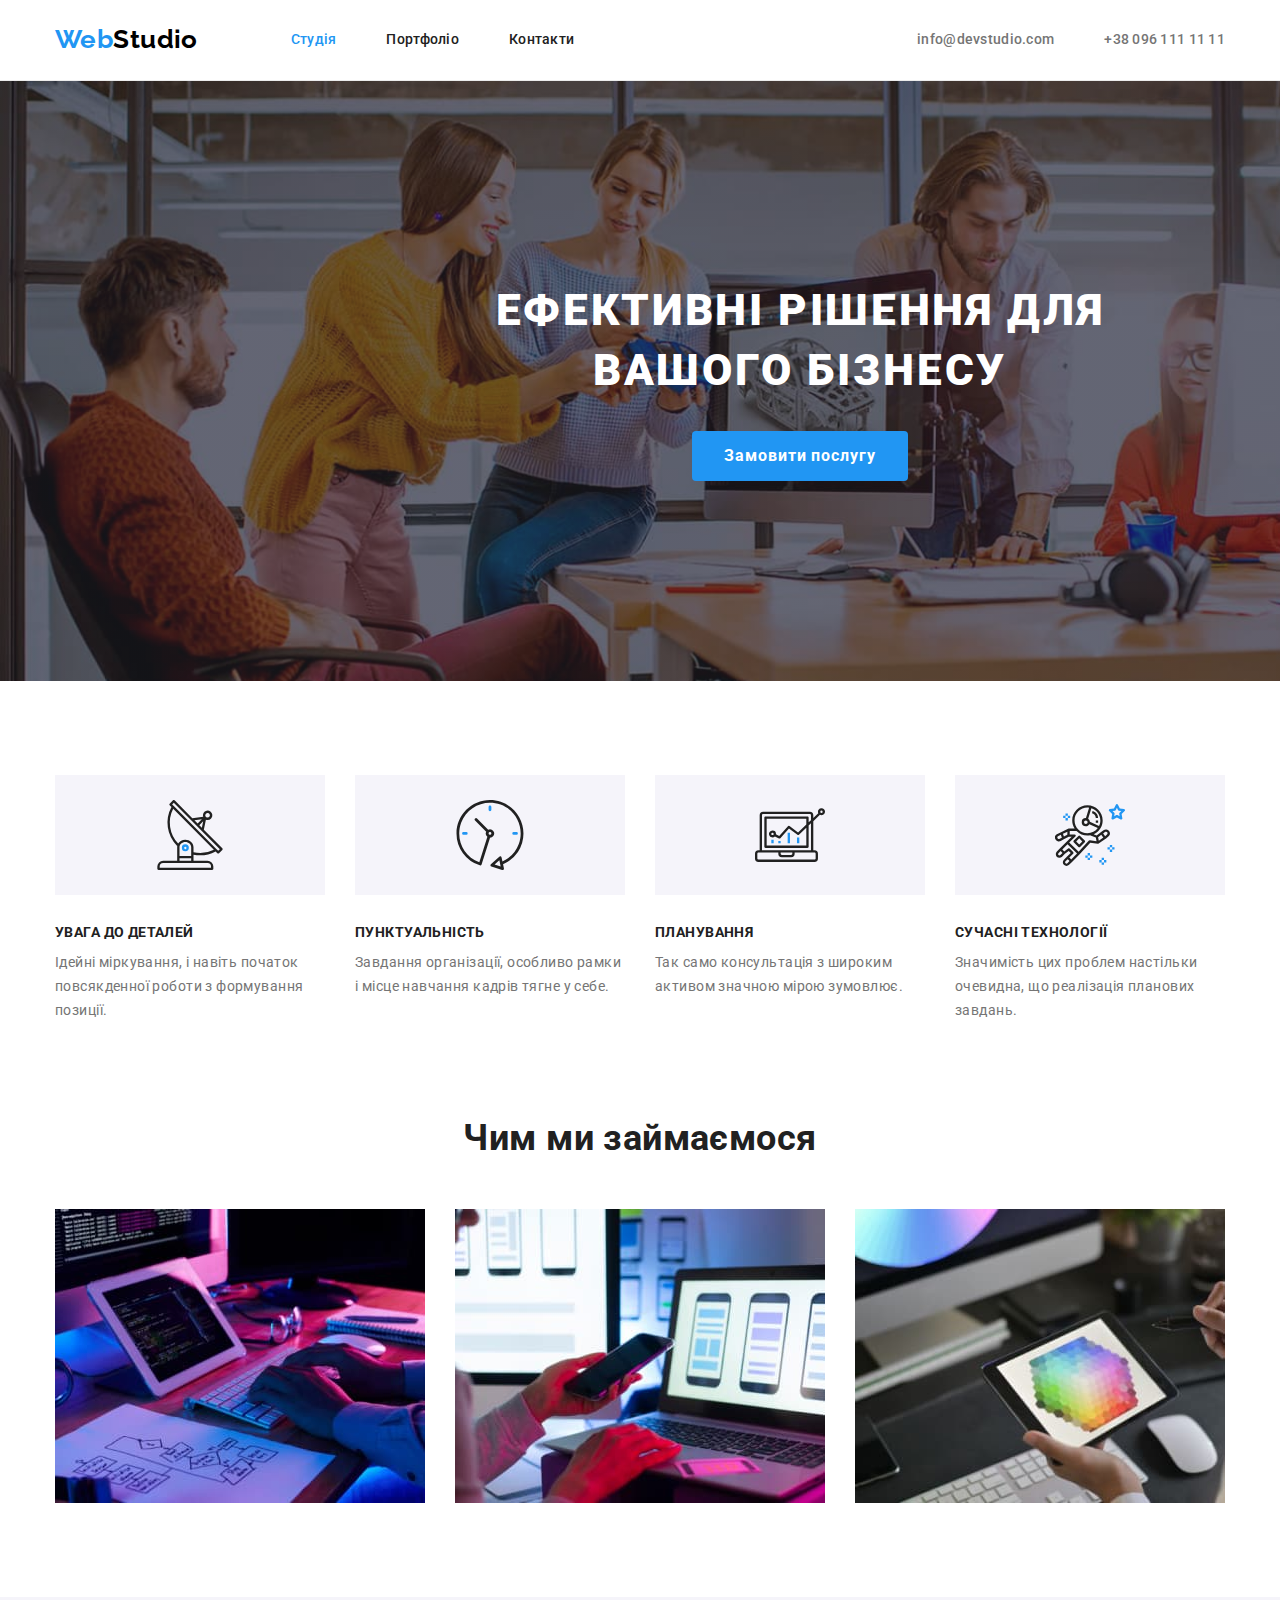
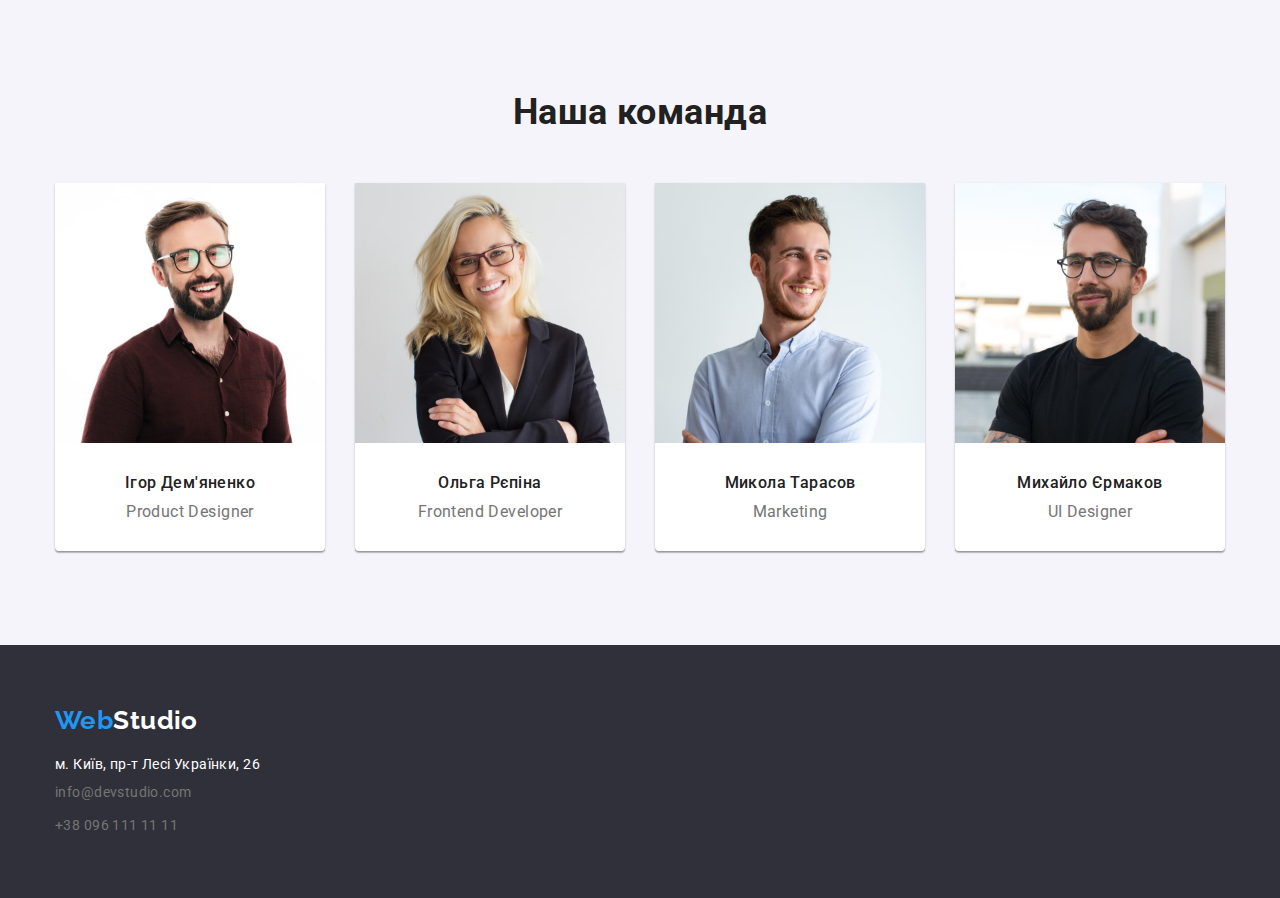
==== index.html @ 80e84106 "copying the project, adding background and shadows" ====
<!DOCTYPE html>
<html lang="uk">
<head>
    <meta charset="UTF-8">
    <meta http-equiv="X-UA-Compatible" content="IE=edge">
    <meta name="viewport" content="width=device-width, initial-scale=1.0">
    <title>WebStudio</title>
    <link rel="preconnect" href="https://fonts.googleapis.com">
    <link rel="preconnect" href="https://fonts.gstatic.com" crossorigin>
    <link href="https://fonts.googleapis.com/css2?family=Raleway:wght@700&family=Roboto:wght@400;500;700;900&display=swap"
        rel="stylesheet">
    <link rel="stylesheet" href="https://cdn.jsdelivr.net/npm/modern-normalize@1.1.0/modern-normalize.min.css">
    <link rel="stylesheet" href="./css/styles.css">
</head>
<body>
<!--Шапка сайту-->
    <header class="page-header">
        <div class="container header-container">
        <nav class="site-nav">
        <a href="./index.html" class="logo link">Web<span class="title">Studio</span></a>
        <ul class="navigation-website list">
            <li><a href="./index.html" class="current link">Студія</a></li>
            <li><a href="./portfolio.html" class="link">Портфоліо</a></li>
            <li><a href="./index.html" class="link">Контакти</a></li>
        </ul>
        </nav >
        <ul class="contact list">
            <li><a href="mailto:info@devstudio.com" class="link">info@devstudio.com</a></li>
            <li><a href="tel:+380961111111" class="link">+38 096 111 11 11</a></li>
        </ul>
        </div>
    </header>

    <main>
<!--Герой-->
    <section class="hero">
        <div class="container hero-container">
        <h1 class="hero-title">Ефективні рішення для вашого бізнесу</h1>
        <button type="button" class="button button-hero">Замовити послугу</button>
        </div>
    </section>
<!--Наші переваги-->
    <section class="benefits section">
        <div class="container">
            <h2 class="hidden-title">Наші переваги</h2>
            <ul class="benefits list benefits-container">
                <li>
                    <h3 class="title icon-antenna">Увага до деталей</h3>
                    <p class="text">Ідейні міркування, і навіть початок повсякденної роботи з формування позиції.</p>
                </li>
                <li>
                    <h3 class="title icon-cloc">Пунктуальність</h3>
                    <p class="text">Завдання організації, особливо рамки і місце навчання кадрів тягне у себе.</p>
                </li>
                <li>
                    <h3 class="title icon-diagram ">Планування</h3>
                    <p class="text">Так само консультація з широким активом значною мірою зумовлює.</p>
                </li>
                <li>
                    <h3 class="title icon-astronaut">Сучасні технології</h3>
                    <p class="text">Значимість цих проблем настільки очевидна, що реалізація планових завдань.</p>
                </li>
            </ul>
        </div>
        
    </section>
<!--Чим займаємося-->
    <section class="work section">
        <div class="container">
            <h2 class="section-title">Чим ми займаємося</h2>
            <ul class="list work-container">
                <li>
                    <img src="./images/work1.jpg" alt="набор тексту" width="370" height="294">
                </li>
                <li>
                    <img src="./images/work2.jpg" alt="мобільні додатки" width="370" height="294">
                </li>
                <li>
                    <img src="./images/work3.jpg" alt="підбір кольорів" width="370" height="294">
                </li>
            </ul>
        </div>
        
    </section>
<!--Наша команда-->
    <section class="team section">
        <div class="container">
            <h2 class="section-title ">Наша команда</h2>
            <ul class="list team-container">
                <li class="member">
                    <img src="./images/igor.jpg" alt="Ігор Дем'яненко" width="270" height="260" class="team-card">
                    <div class="team-card-text"><h3 class="name">Ігор Дем'яненко</h3>
                    <p lang="en" class="text">Product Designer</p>
                </div>
                </li>
                <li class="member">
                    <img src="./images/olga.jpg" alt="Ольга Рєпіна" width="270" height="260" class="team-card">
                    <div class="team-card-text"><h3 class="name">Ольга Рєпіна</h3>
                    <p lang="en" class="text">Frontend Developer</p>
                </div>
                </li>
                <li class="member">
                    <img src="./images/mikola.jpg" alt="Микола Тарасов" width="270" height="260" class="team-card">
                    <div class="team-card-text"><h3 class="name">Микола Тарасов</h3>
                    <p lang="en" class="text">Marketing</p>
                </div>
                </li>
                <li class="member">
                    <img src="./images/mihail.jpg" alt="Михайло Єрмаков" width="270" height="260" class="team-card">
                    <div class="team-card-text"><h3 class="name">Михайло Єрмаков</h3>
                    <p lang="en" class="text">UI Designer</p>
                </div>
                </li>
            </ul>
        </div>
    </section>
    </main>
    
<!--Контакти-->
<footer class="addres-site">
    <div class="container">
        <a href="./index.html" class="logo link">Web<span class="title-f">Studio</span></a>
        <address>
            <ul class="list">
                <li class="contact-footer">
                    <a href="https://goo.gl/maps/huV2Abc8w93VLeY37" class="map link" target="_blank"
                        rel="noreferer noopener nofollow">
                        м. Київ, пр-т Лесі Українки, 26</a>
                </li>
                <li class="auth contact-footer">
                    <a href="mailto:info@devstudio.com" class="link">info@devstudio.com</a>

                </li>
                <li class="auth contact-footer">
                    <a href="tel:+380961111111" class="link">+38 096 111 11 11</a>
                </li>
            </ul>
        </address>
    </div>
</footer>
    
</body>
</html>
---- css/styles.css ----
:root{
  --title-color:#212121;
  --text-color:#757575;
  --chenj-color:#2196F3;
  --mane-color:#FFFFFF;
  --section-bg-color:#F5F5F5;
  --footer-bg-color:#2F303A;
  --section-bg-color:#F5F4FA;
  --card-bg-color:#EEEEEE;
  --blac-color:#000000;
  --hero-color: #C4C4C4;
  --icon-color-fon: #F5F4FA;
}

.list{
    list-style: none;
    padding-left: 0;
    margin: 0;
}

img{
    display: block;
    max-width: 100%;
    height: auto;
}

.link{
    text-decoration: none;
}

h1,h2,h3,h4,p{
    margin: 0;
}

 ul,ol{
    margin-top: 0;
    margin-bottom: 0;
    padding-left: 0;
 }

button{
    cursor: pointer;
 }

body{
    background-color: var(--mane-color);
    color: var(--text-color);
    font-family: Roboto, sans-serif;
    letter-spacing: 0.03em;
    font-size: 14px;
}

.container {
    width: 1200px;
    padding-left: 15px;
    padding-right: 15px;
    margin-right: auto;
    margin-left: auto;
}

.section{
    padding-top: 94px;
    padding-bottom: 94px;
}

/* ============= Шапка сайту ============= */

.page-header{
    padding-top: 24px;
    padding-bottom: 25px;
    border-bottom: 1px solid #ececec;
    text-align: center;
}

.header-container{
    display: flex;
    align-items: center;
}

.site-nav{
    display: flex;
    align-items: center;
}

.navigation-website {
    display: flex;
    column-gap: 50px;
}

.logo{
    margin-right: 93px;
    color: var(--chenj-color);
    font-family: 'Raleway';
    font-weight: 700;
    font-size: 26px;
    line-height: 1.19;
}

.logo .title{
    color: var(--blac-color);
}

.logo .title-f{
    color: var(--mane-color);
}

.navigation-website a{
    color: var(--title-color); 
    padding-top: 32px;
    padding-bottom: 32px;
    
} 

.contact a{
    color: var(--text-color);
}

.contact{
    display: flex;
    margin-left: auto;
    column-gap: 50px;
}

.navigation-website a:hover,
.navigation-website a:focus,
.contact a:hover,
.contact a:focus{
    color: var(--chenj-color);
}

.navigation-website a,
.contact{
    font-weight: 500;
    line-height: 1.71;
    letter-spacing: 0.02em
}

.navigation-website .current{
    color: var(--chenj-color);
}

/* ===== Герой ===== */

.hero{
    background-color: var(--hero-color);
    padding-top: 200px;
    padding-bottom: 200px;

    width: 1600px;
    height: 600px;
    margin-left: auto;
    margin-right: auto;
    background-image:linear-gradient(rgba(47, 48, 58, 0.4), rgba(47, 48, 58, 0.4)), 
    url(../images/hero.jpg);
    background-size: cover;
}

.hero-container{
    text-align: center;
}

.hero-title{
    color: var(--mane-color);
    width: 694px;
    margin-bottom: 30px;
    margin-left: auto;
    margin-right: auto;
       
    font-weight: 900;
    font-size: 44px;
    line-height: 1.36;
    text-align: center;
    letter-spacing: 0.06em;
    text-transform: uppercase;
}

.button-hero{
    display: block;
}

.button{
    color: var(--mane-color);
    background-color: var(--chenj-color);
    border: none;
    border-radius: 4px;
    font-family: Roboto, sans-serif;
    font-weight: 700;
    font-size: 16px;
    line-height: 1.88;
    display: inline-block;
    align-items: center;
    text-align: center;
    letter-spacing: 0.06em;
    margin: auto;
    cursor: pointer;
}

.button-hero{
    min-width: 216px;
    padding: 10px 32px;
}

/* ============= Секції ============ */

/* ===== Наші переваги ===== */

.benefits-container{
    display: flex;
    flex-wrap: wrap;
    column-gap: 30px;
}

.hidden-title{
    position: absolute;
    white-space: nowrap;
    width: 1px;
    height: 1px;
    overflow: hidden;
    border: 0;
    padding: 0;
    clip: rect(0 0 0 0);
    clip-path: inset(50%);
    margin: -1px;
}

.benefits li{
    width: 270px;
}

.benefits .title{
    color: var(--title-color);
    margin-bottom: 10px;

    font-weight: 700;
    font-size: 14px;
    line-height: 1.14;
    text-transform: uppercase;
}

.benefits .text{
    font-weight: 400;
    line-height: 1.71;
}

.benefits .title::before{
    content: '';
    display: block;
    height: 120px; 
    background-repeat: no-repeat;
    background-position: center;
    background-color: var(--icon-color-fon);
    margin-bottom: 30px;
}

.icon-antenna::before{
    background-image: url(../images/antenna.svg);
}

.icon-cloc::before{
    background-image: url(../images/clock.svg);
}

.icon-diagram::before{
    background-image: url(../images/diagram.svg);
}

.icon-astronaut::before{
    background-image: url(../images/astronaut.svg);
}





/* ===== Чим ми займаємся =====  */

.work{
    padding-top: 0;  
}

.work-container {
    display: flex;
    flex-wrap: wrap;
    column-gap: 30px;
}

.section-title{
    color: var(--title-color);

    font-weight: 700;
    font-size: 36px;
    line-height: 1.17;
    text-align: center;
}

/* ===== Наша команда ===== */

.team{
    background-color: var(--section-bg-color);
}

.team-container{
    display: flex;
    flex-wrap: wrap;
    column-gap: 30px;
}

.team-card-text{
    padding: 30px 0px;
    text-align: center;
}

.section-title{
    margin-bottom: 50px;
}

.team .name{
    color: var(--title-color);
    margin-bottom: 10px;

    font-weight: 500;
    font-size: 16px;
    line-height: 1.19;
    text-align: center;
}

.team .text{
    font-size: 16px;
    line-height: 1.19;
    text-align: center;
}

.member{
    background-color: var(--mane-color);
    box-shadow: 0px 1px 3px rgba(0, 0, 0, 0.12), 0px 1px 1px rgba(0, 0, 0, 0.14), 0px 2px 1px rgba(0, 0, 0, 0.2);
    border-radius: 0px 0px 4px 4px;
}

/* ============= Контакти ============= */

.auth{
    color: rgba(255,255,255,60%);

    font-weight: 400;
    line-height: 1.71;
    letter-spacing: 0.03em;
}

address{
    margin-top: 20px;
}

.contact-footer:not(:last-child){
    margin-bottom: 9px;
}

.contact-footer a:hover,
.contact-footer a:focus{
    color: var(--chenj-color);
}

.contact-footer .link{
    color: var(--text-color);
}

.contact-footer .map{
    color: var(--mane-color);
}

address {
    font-style: normal;
}

.addres-site{
    background-color: var(--footer-bg-color);
    padding-top: 60px;
    padding-bottom: 60px;
    }

 /* ===== Опції портфоліо ===== */

 .project{
    padding-top: 94px;
    padding-bottom: 94px;
 }

 .option-container{
    display: flex;
    flex-wrap: wrap;
    column-gap: 8px;
    justify-content: center;
    margin-bottom: 50px;
 }

 .project-container{
    display: flex;
    flex-wrap: wrap;
    column-gap: 30px;
    row-gap: 30px;
 }

.option.button{
    color: var(--title-color);
    background-color: var(--section-bg-color);
    padding: 6px 22px;

    font-family: inherit;
    font-weight: 500;
    font-size: 16px;
    line-height: 1.62;
    letter-spacing: 0.03em;
}

.option.button:hover,
.option.button:focus{
    color: var(--mane-color);
    background-color: var(--chenj-color);

    box-shadow: 0px 3px 1px rgba(0, 0, 0, 0.1), 0px 1px 2px rgba(0, 0, 0, 0.08), 0px 2px 2px rgba(0, 0, 0, 0.12);

}

/* ===== Проекти портфоліо ===== */

.card .title{
    color: var(--title-color);

    font-weight: 700;
    font-size: 18px;
    line-height: 2;
    letter-spacing: 0.06em;
    margin-bottom: 4px;
}

.card .text{
    color: var(--text-color);

    font-weight: 400;
    font-size: 16px;
    line-height: 1.88;
}

.card-text{
    padding: 20px 24px;
    border: 1px solid var(--card-bg-color);
    border-top: none;
}

.card:hover,
.card:focus{
    box-shadow: 0px 1px 1px rgba(0, 0, 0, 0.12), 0px 4px 4px rgba(0, 0, 0, 0.06), 1px 4px 6px rgba(0, 0, 0, 0.16);

}
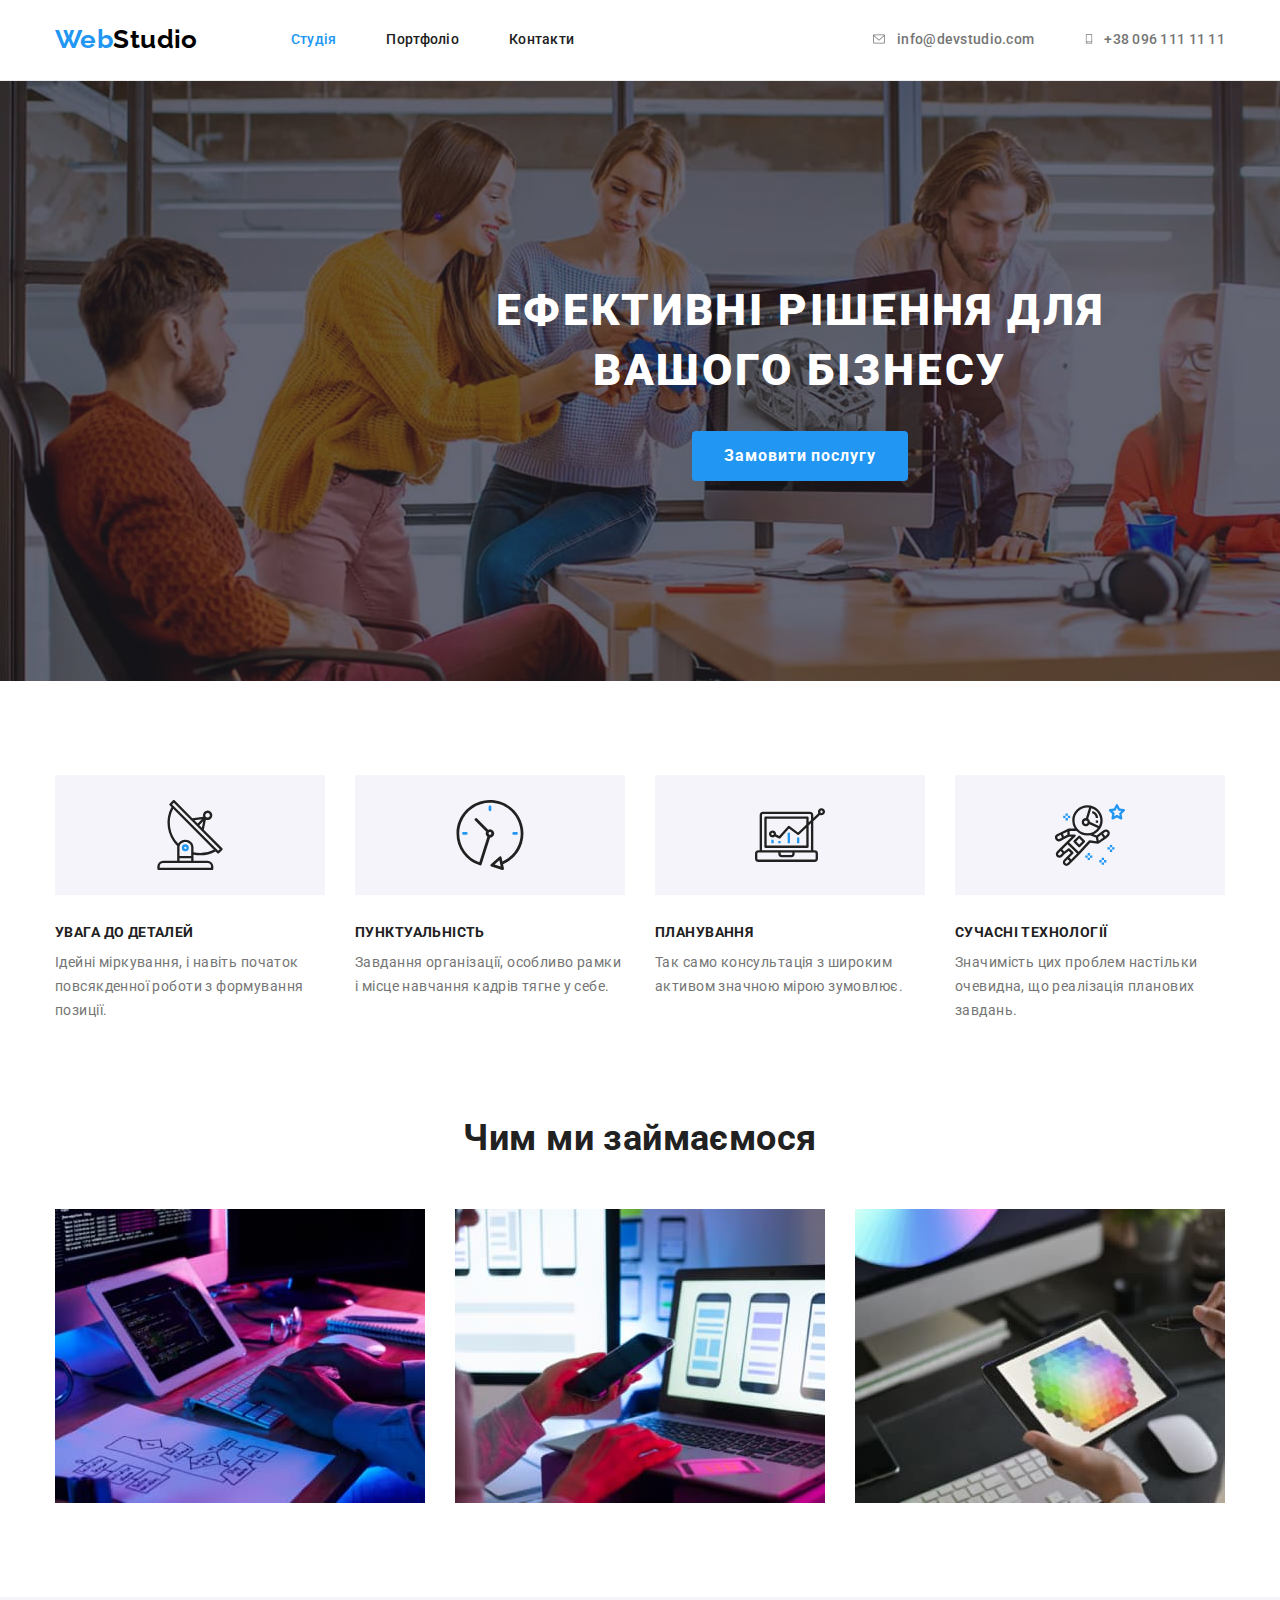
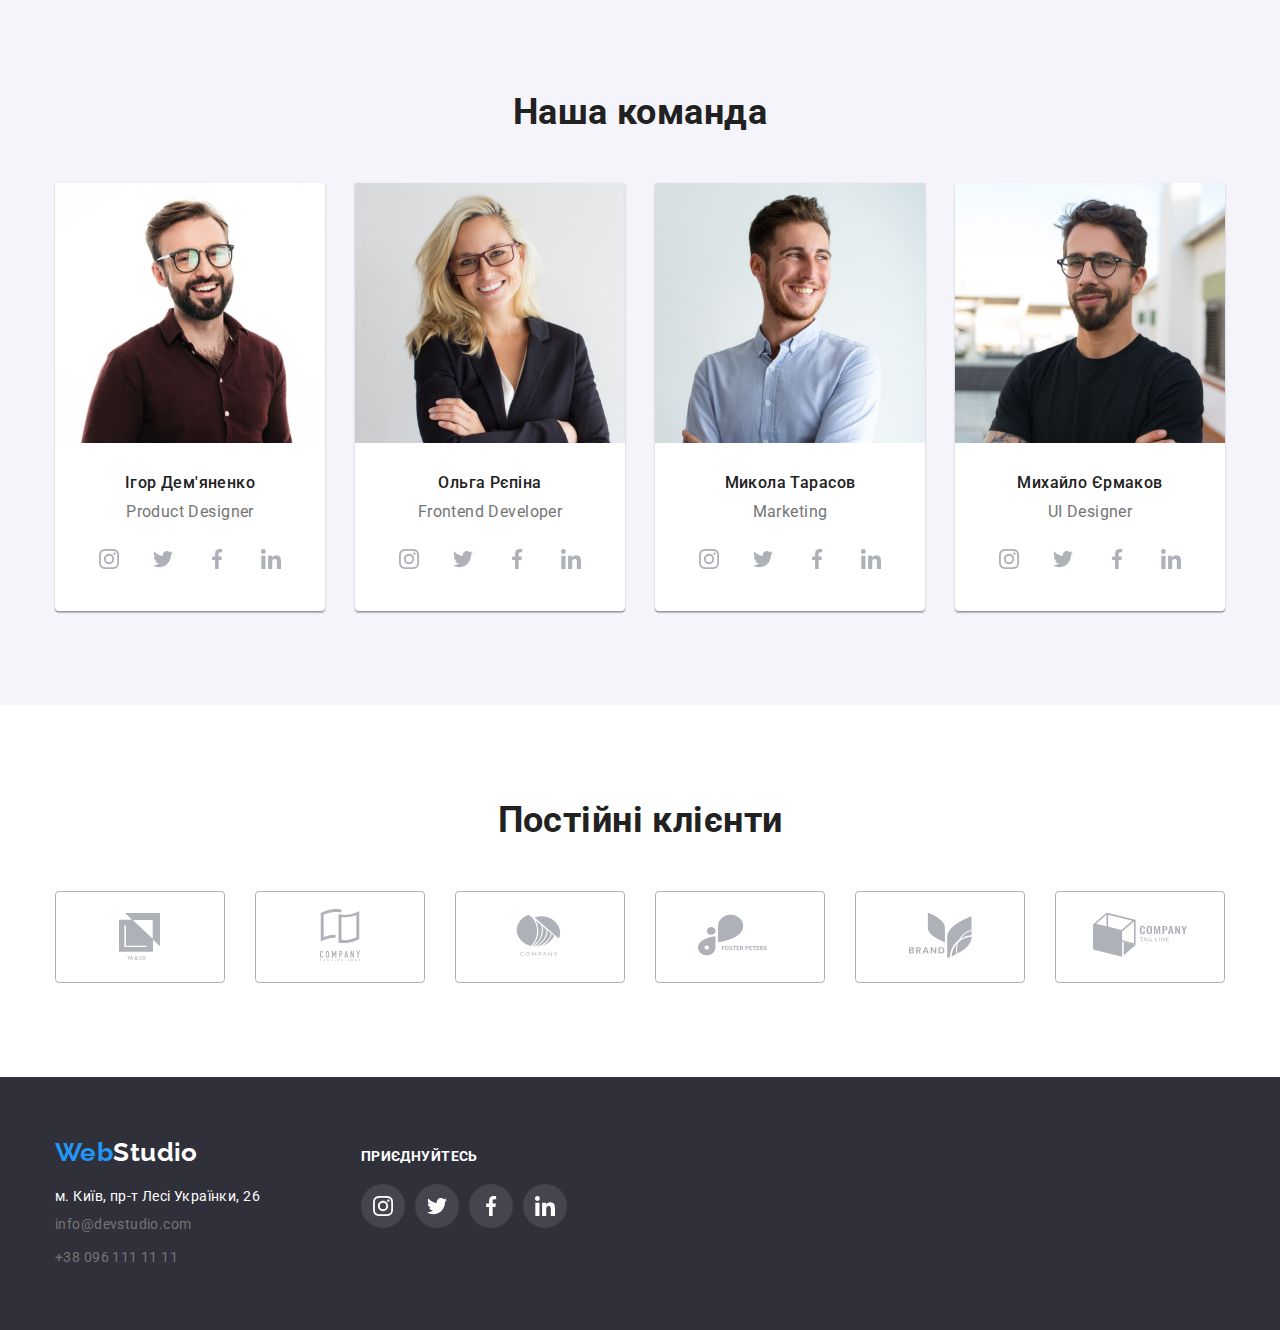
==== commit 4045b447: "creating a new section, adding svg icons" ====
--- a/index.html
+++ b/index.html
@@ -25,8 +25,18 @@
         </ul>
         </nav >
         <ul class="contact list">
-            <li><a href="mailto:info@devstudio.com" class="link">info@devstudio.com</a></li>
-            <li><a href="tel:+380961111111" class="link">+38 096 111 11 11</a></li>
+            <li>
+                <a href="mailto:info@devstudio.com" class="link contact-nav">
+                <svg class="contact-icon" width="16" height="12">
+                    <use href="./images/sprite.svg#icon-envelope"></use>
+                </svg>info@devstudio.com</a>
+            </li>
+            <li>
+                <a href="tel:+380961111111" class="link contact-nav">
+                <svg class="contact-icon" width="10" height="16">
+                    <use href="./images/sprite.svg#icon-smartphone"></use>
+                </svg>+38 096 111 11 11</a>
+            </li>
         </ul>
         </div>
     </header>
@@ -45,18 +55,38 @@
             <h2 class="hidden-title">Наші переваги</h2>
             <ul class="benefits list benefits-container">
                 <li>
+                    <div class="benefits-icon">
+                        <svg lang="en" aria-label="icon-antenna" class="benefits-list-icon" width="70" heigth="70">
+                            <use href="./images/sprite.svg#icon-antenna"></use>
+                        </svg>
+                    </div>
                     <h3 class="title icon-antenna">Увага до деталей</h3>
                     <p class="text">Ідейні міркування, і навіть початок повсякденної роботи з формування позиції.</p>
                 </li>
                 <li>
+                    <div class="benefits-icon">
+                        <svg lang="en" aria-label="icon-clock" class="benefits-list-icon" width="70" heigth="70">
+                            <use href="./images/sprite.svg#icon-clock"></use>
+                        </svg>
+                    </div>
                     <h3 class="title icon-cloc">Пунктуальність</h3>
                     <p class="text">Завдання організації, особливо рамки і місце навчання кадрів тягне у себе.</p>
                 </li>
                 <li>
+                    <div class="benefits-icon">
+                        <svg lang="en" aria-label="icon-diagram" class="benefits-list-icon" width="70" heigth="70">
+                            <use href="./images/sprite.svg#icon-diagram"></use>
+                        </svg>
+                    </div>
                     <h3 class="title icon-diagram ">Планування</h3>
                     <p class="text">Так само консультація з широким активом значною мірою зумовлює.</p>
                 </li>
                 <li>
+                    <div class="benefits-icon">
+                        <svg lang="en" aria-label="icon-astronaut" class="benefits-list-icon" width="70" heigth="70">
+                            <use href="./images/sprite.svg#icon-astronaut"></use>
+                        </svg>
+                    </div>
                     <h3 class="title icon-astronaut">Сучасні технології</h3>
                     <p class="text">Значимість цих проблем настільки очевидна, що реалізація планових завдань.</p>
                 </li>
@@ -91,25 +121,195 @@
                     <img src="./images/igor.jpg" alt="Ігор Дем'яненко" width="270" height="260" class="team-card">
                     <div class="team-card-text"><h3 class="name">Ігор Дем'яненко</h3>
                     <p lang="en" class="text">Product Designer</p>
+                    <ul class="list">
+                        <li class="team-icon">
+                            <a href="" class="social-list-link">
+                                <svg lang="en" aria-label="instagram icon" class="social-list-icon" width="20" heigth="20">
+                                    <use href="./images/sprite.svg#icon-instagram"></use>
+                                </svg>
+                            </a>
+                        </li>
+                        <li class="team-icon">
+                            <a href="" class="social-list-link">
+                                <svg lang="en" aria-label="twitter icon" class="social-list-icon" width="20" heigth="20">
+                                    <use href="./images/sprite.svg#icon-twitter"></use>
+                                </svg>
+                            </a>
+                         </li>
+                        <li class="team-icon">
+                            <a href="" class="social-list-link">
+                                <svg lang="en" aria-label="facebook icon" class="social-list-icon" width="20" heigth="20">
+                                    <use href="./images/sprite.svg#icon-facebook"></use>
+                                </svg>
+                            </a>
+                        </li>
+                        <li class="team-icon">
+                            <a href="" class="social-list-link">
+                                <svg lang="en" aria-label="linkedin icon" class="social-list-icon" width="20" heigth="20">
+                                    <use href="./images/sprite.svg#icon-linkedin"></use>
+                                </svg>
+                            </a>
+                        </li>
+                    </ul>
                 </div>
                 </li>
                 <li class="member">
                     <img src="./images/olga.jpg" alt="Ольга Рєпіна" width="270" height="260" class="team-card">
                     <div class="team-card-text"><h3 class="name">Ольга Рєпіна</h3>
                     <p lang="en" class="text">Frontend Developer</p>
+                    <ul class="list">
+                        <li class="team-icon">
+                            <a href="" class="social-list-link">
+                                <svg lang="en" aria-label="instagram icon" class="social-list-icon" width="20" heigth="20">
+                                    <use href="./images/sprite.svg#icon-instagram"></use>
+                                </svg>
+                            </a>
+                        </li>
+                        <li class="team-icon">
+                            <a href="" class="social-list-link">
+                                <svg lang="en" aria-label="twitter icon" class="social-list-icon" width="20" heigth="20">
+                                    <use href="./images/sprite.svg#icon-twitter"></use>
+                                </svg>
+                            </a>
+                        </li>
+                        <li class="team-icon">
+                            <a href="" class="social-list-link">
+                                <svg lang="en" aria-label="facebook icon" class="social-list-icon" width="20" heigth="20">
+                                    <use href="./images/sprite.svg#icon-facebook"></use>
+                                </svg>
+                            </a>
+                        </li>
+                        <li class="team-icon">
+                            <a href="" class="social-list-link">
+                                <svg lang="en" aria-label="linkedin icon" class="social-list-icon" width="20" heigth="20">
+                                    <use href="./images/sprite.svg#icon-linkedin"></use>
+                                </svg>
+                            </a>
+                        </li>
+                    </ul>
                 </div>
                 </li>
                 <li class="member">
                     <img src="./images/mikola.jpg" alt="Микола Тарасов" width="270" height="260" class="team-card">
                     <div class="team-card-text"><h3 class="name">Микола Тарасов</h3>
                     <p lang="en" class="text">Marketing</p>
+                    <ul class="list">
+                        <li class="team-icon">
+                            <a href="" class="social-list-link">
+                                <svg lang="en" aria-label="instagram icon" class="social-list-icon" width="20" heigth="20">
+                                    <use href="./images/sprite.svg#icon-instagram"></use>
+                                </svg>
+                            </a>
+                        </li>
+                        <li class="team-icon">
+                            <a href="" class="social-list-link">
+                                <svg lang="en" aria-label="twitter icon" class="social-list-icon" width="20" heigth="20">
+                                    <use href="./images/sprite.svg#icon-twitter"></use>
+                                </svg>
+                            </a>
+                        </li>
+                        <li class="team-icon">
+                            <a href="" class="social-list-link">
+                                <svg lang="en" aria-label="facebook icon" class="social-list-icon" width="20" heigth="20">
+                                    <use href="./images/sprite.svg#icon-facebook"></use>
+                                </svg>
+                            </a>
+                        </li>
+                        <li class="team-icon">
+                            <a href="" class="social-list-link">
+                                <svg lang="en" aria-label="linkedin icon" class="social-list-icon" width="20" heigth="20">
+                                    <use href="./images/sprite.svg#icon-linkedin"></use>
+                                </svg>
+                            </a>
+                        </li>
+                    </ul>
                 </div>
                 </li>
                 <li class="member">
                     <img src="./images/mihail.jpg" alt="Михайло Єрмаков" width="270" height="260" class="team-card">
                     <div class="team-card-text"><h3 class="name">Михайло Єрмаков</h3>
                     <p lang="en" class="text">UI Designer</p>
+                    <ul class="list">
+                        <li class="team-icon">
+                            <a href="" class="social-list-link">
+                                <svg lang="en" aria-label="instagram icon" class="social-list-icon" width="20" heigth="20">
+                                    <use href="./images/sprite.svg#icon-instagram"></use>
+                                </svg>
+                            </a>
+                        </li>
+                        <li class="team-icon">
+                            <a href="" class="social-list-link">
+                                <svg lang="en" aria-label="twitter icon" class="social-list-icon" width="20" heigth="20">
+                                    <use href="./images/sprite.svg#icon-twitter"></use>
+                                </svg>
+                            </a>
+                        </li>
+                        <li class="team-icon">
+                            <a href="" class="social-list-link">
+                                <svg lang="en" aria-label="facebook icon" class="social-list-icon" width="20" heigth="20">
+                                    <use href="./images/sprite.svg#icon-facebook"></use>
+                                </svg>
+                            </a>
+                        </li>
+                        <li class="team-icon">
+                            <a href="" class="social-list-link">
+                                <svg lang="en" aria-label="linkedin icon" class="social-list-icon" width="20" heigth="20">
+                                    <use href="./images/sprite.svg#icon-linkedin"></use>
+                                </svg>
+                            </a>
+                        </li>
+                    </ul>
                 </div>
+                </li>
+            </ul>
+        </div>
+    </section>
+<!--Постійні клієнти  -->
+    <section class="client section">
+        <div class="container">
+            <h2 class="section-title">Постійні клієнти</h2>
+            <ul class="list client-container">
+                <li class="client-icon">
+                    <a href=""  aria-label="client1" class="client-list-link">
+                        <svg lang="en" aria-label="icon-client1" class="client-list-icon" width="106" heigth="60">
+                            <use href="./images/sprite.svg#icon-client1"></use>
+                        </svg>
+                    </a> 
+                </li>
+                <li class="client-icon">
+                    <a href="" aria-label="client1" class="client-list-link">
+                        <svg lang="en" aria-label="icon-client2" class="client-list-icon" width="106" heigth="60">
+                            <use href="./images/sprite.svg#icon-client2"></use>
+                        </svg>
+                    </a>
+                </li>
+                <li class="client-icon">
+                    <a href="" aria-label="client1" class="client-list-link">
+                        <svg lang="en" aria-label="icon-client3" class="client-list-icon" width="106" heigth="60">
+                            <use href="./images/sprite.svg#icon-client3"></use>
+                        </svg>
+                    </a>
+                </li>
+                <li class="client-icon">
+                    <a href="" aria-label="client1" class="client-list-link">
+                        <svg lang="en" aria-label="icon-client4" class="client-list-icon" width="106" heigth="60">
+                            <use href="./images/sprite.svg#icon-client4"></use>
+                        </svg>
+                    </a>
+                </li>
+                <li class="client-icon">
+                    <a href="" aria-label="client1" class="client-list-link">
+                        <svg lang="en" aria-label="icon-client5" class="client-list-icon" width="106" heigth="60">
+                            <use href="./images/sprite.svg#icon-client5"></use>
+                        </svg>
+                    </a>
+                </li>
+                <li class="client-icon">
+                    <a href="" aria-label="client1" class="client-list-link">
+                        <svg lang="en" aria-label="icon-client6" class="client-list-icon" width="106" heigth="60">
+                            <use href="./images/sprite.svg#icon-client6"></use>
+                        </svg>
+                    </a>
                 </li>
             </ul>
         </div>
@@ -118,7 +318,8 @@
     
 <!--Контакти-->
 <footer class="addres-site">
-    <div class="container">
+    <div class="container footer-container">
+    <div class="container-addres">
         <a href="./index.html" class="logo link">Web<span class="title-f">Studio</span></a>
         <address>
             <ul class="list">
@@ -129,13 +330,50 @@
                 </li>
                 <li class="auth contact-footer">
                     <a href="mailto:info@devstudio.com" class="link">info@devstudio.com</a>
-
+        
                 </li>
                 <li class="auth contact-footer">
                     <a href="tel:+380961111111" class="link">+38 096 111 11 11</a>
                 </li>
             </ul>
         </address>
+
+
+    </div>    
+        
+    <div class="social-address">
+        <h2 class="social-footer-title">приєднуйтесь</h2>
+        <ul class="list social-address-list">
+                <li class="address-icon">
+                    <a href="" class="social-list-link">
+                        <svg lang="en" aria-label="instagram icon" class="social-list-icon" width="20" heigth="20">
+                            <use href="./images/sprite.svg#icon-instagram"></use>
+                        </svg>
+                    </a>
+                </li>
+                <li class="address-icon">
+                    <a href="" class="social-list-link">
+                        <svg lang="en" aria-label="twitter icon" class="social-list-icon" width="20" heigth="20">
+                            <use href="./images/sprite.svg#icon-twitter"></use>
+                        </svg>
+                    </a>
+                </li>
+                <li class="address-icon">
+                    <a href="" class="social-list-link">
+                        <svg lang="en" aria-label="facebook icon" class="social-list-icon" width="20" heigth="20">
+                            <use href="./images/sprite.svg#icon-facebook"></use>
+                        </svg>
+                    </a>
+                </li>
+                <li class="address-icon">
+                    <a href="" class="social-list-link">
+                        <svg lang="en" aria-label="linkedin icon" class="social-list-icon" width="20" heigth="20">
+                            <use href="./images/sprite.svg#icon-linkedin"></use>
+                        </svg>
+                    </a>
+                </li>
+        </ul>
+    </div>
     </div>
 </footer>
     
--- a/css/styles.css
+++ b/css/styles.css
@@ -10,6 +10,7 @@
   --blac-color:#000000;
   --hero-color: #C4C4C4;
   --icon-color-fon: #F5F4FA;
+  --icon-color:#AFB1B8;
 }
 
 .list{
@@ -128,6 +129,11 @@
     color: var(--chenj-color);
 }
 
+a:hover .contact-icon,
+a:focus .contact-icon {
+    fill: var(--chenj-color);
+}
+
 .navigation-website a,
 .contact{
     font-weight: 500;
@@ -137,6 +143,16 @@
 
 .navigation-website .current{
     color: var(--chenj-color);
+}
+
+.contact-nav{
+    display: flex;
+    align-items: center;
+}
+
+.contact-icon{
+    fill: var(--text-color);
+    margin-right: 10px;
 }
 
 /* ===== Герой ===== */
@@ -242,35 +258,19 @@
     line-height: 1.71;
 }
 
-.benefits .title::before{
-    content: '';
-    display: block;
-    height: 120px; 
-    background-repeat: no-repeat;
-    background-position: center;
+.benefits-icon{
+    display: flex;
+    align-items: center;
+    justify-content: center;
+    height: 120px;
     background-color: var(--icon-color-fon);
     margin-bottom: 30px;
 }
 
-.icon-antenna::before{
-    background-image: url(../images/antenna.svg);
-}
-
-.icon-cloc::before{
-    background-image: url(../images/clock.svg);
-}
-
-.icon-diagram::before{
-    background-image: url(../images/diagram.svg);
-}
-
-.icon-astronaut::before{
-    background-image: url(../images/astronaut.svg);
-}
-
-
-
-
+/* .benefits-list-icon{
+    width: 70px;
+    height: 70px;
+} */
 
 /* ===== Чим ми займаємся =====  */
 
@@ -328,6 +328,7 @@
     font-size: 16px;
     line-height: 1.19;
     text-align: center;
+    margin-bottom: 16px;
 }
 
 .member{
@@ -336,6 +337,73 @@
     border-radius: 0px 0px 4px 4px;
 }
 
+.member .list{
+    display: flex;
+    column-gap: 10px;
+    justify-content: center;
+}
+
+.social-list-link{
+    display: flex;
+    align-items: center;
+    justify-content: center;
+    width: 44px;
+    height: 44px;
+    border-radius: 50%;
+} 
+
+.social-list-icon{
+    /* width: 20px;
+    height: 20px; */
+    fill: var(--icon-color);
+}
+
+.social-list-link:hover,
+.social-list-link:focus{
+    background-color: var(--chenj-color);
+}
+
+.social-list-link:hover .social-list-icon,
+.social-list-link:focus .social-list-icon{
+    fill: var(--mane-color);
+}
+
+/* ===== Постійні клієнти ===== */
+
+.client-container{
+    display: flex;
+    align-items: center;
+    justify-content: center;
+    flex-wrap: wrap;
+    column-gap: 30px;
+}
+
+.client-icon{
+    display: flex;
+    align-items: center;
+    justify-content: center;
+    width: 170px;
+    height: 92px;
+    border: 1px solid var(--icon-color);
+    border-radius: 4px;
+}
+
+.client-icon:hover,
+.client-icon:focus{
+    border: 1px solid var(--chenj-color); 
+}
+
+.client-list-icon{
+    /* width: 106px;
+    height: 60px; */
+    fill: var(--icon-color);
+}
+
+.client-list-link:hover .client-list-icon,
+.client-list-link:focus .client-list-icon {
+    fill: var(--chenj-color);
+}
+
 /* ============= Контакти ============= */
 
 .auth{
@@ -350,6 +418,15 @@
     margin-top: 20px;
 }
 
+.footer-container{
+    display: flex;
+    align-items: baseline;
+}
+
+.container-addres{
+   margin-right: 70px;
+}
+
 .contact-footer:not(:last-child){
     margin-bottom: 9px;
 }
@@ -372,10 +449,39 @@
 }
 
 .addres-site{
+    display: flex;
+    
     background-color: var(--footer-bg-color);
     padding-top: 60px;
     padding-bottom: 60px;
-    }
+}
+
+.social-footer-title{
+    color: var(--mane-color);
+    font-weight: 700;
+    font-size: 14px;
+    line-height: 1.17;
+    text-transform: uppercase;
+
+    margin-bottom: 20px;
+}
+
+.social-address-list{
+    display: flex;
+    column-gap: 10px;
+    
+}
+
+.address-icon{
+    background-color: rgba(255, 255, 255, 10%);
+    border-radius: 50%;
+    color: var(--mane-color);
+}
+
+.address-icon .social-list-icon{
+    fill: var(--mane-color);
+}
+
 
  /* ===== Опції портфоліо ===== */
 
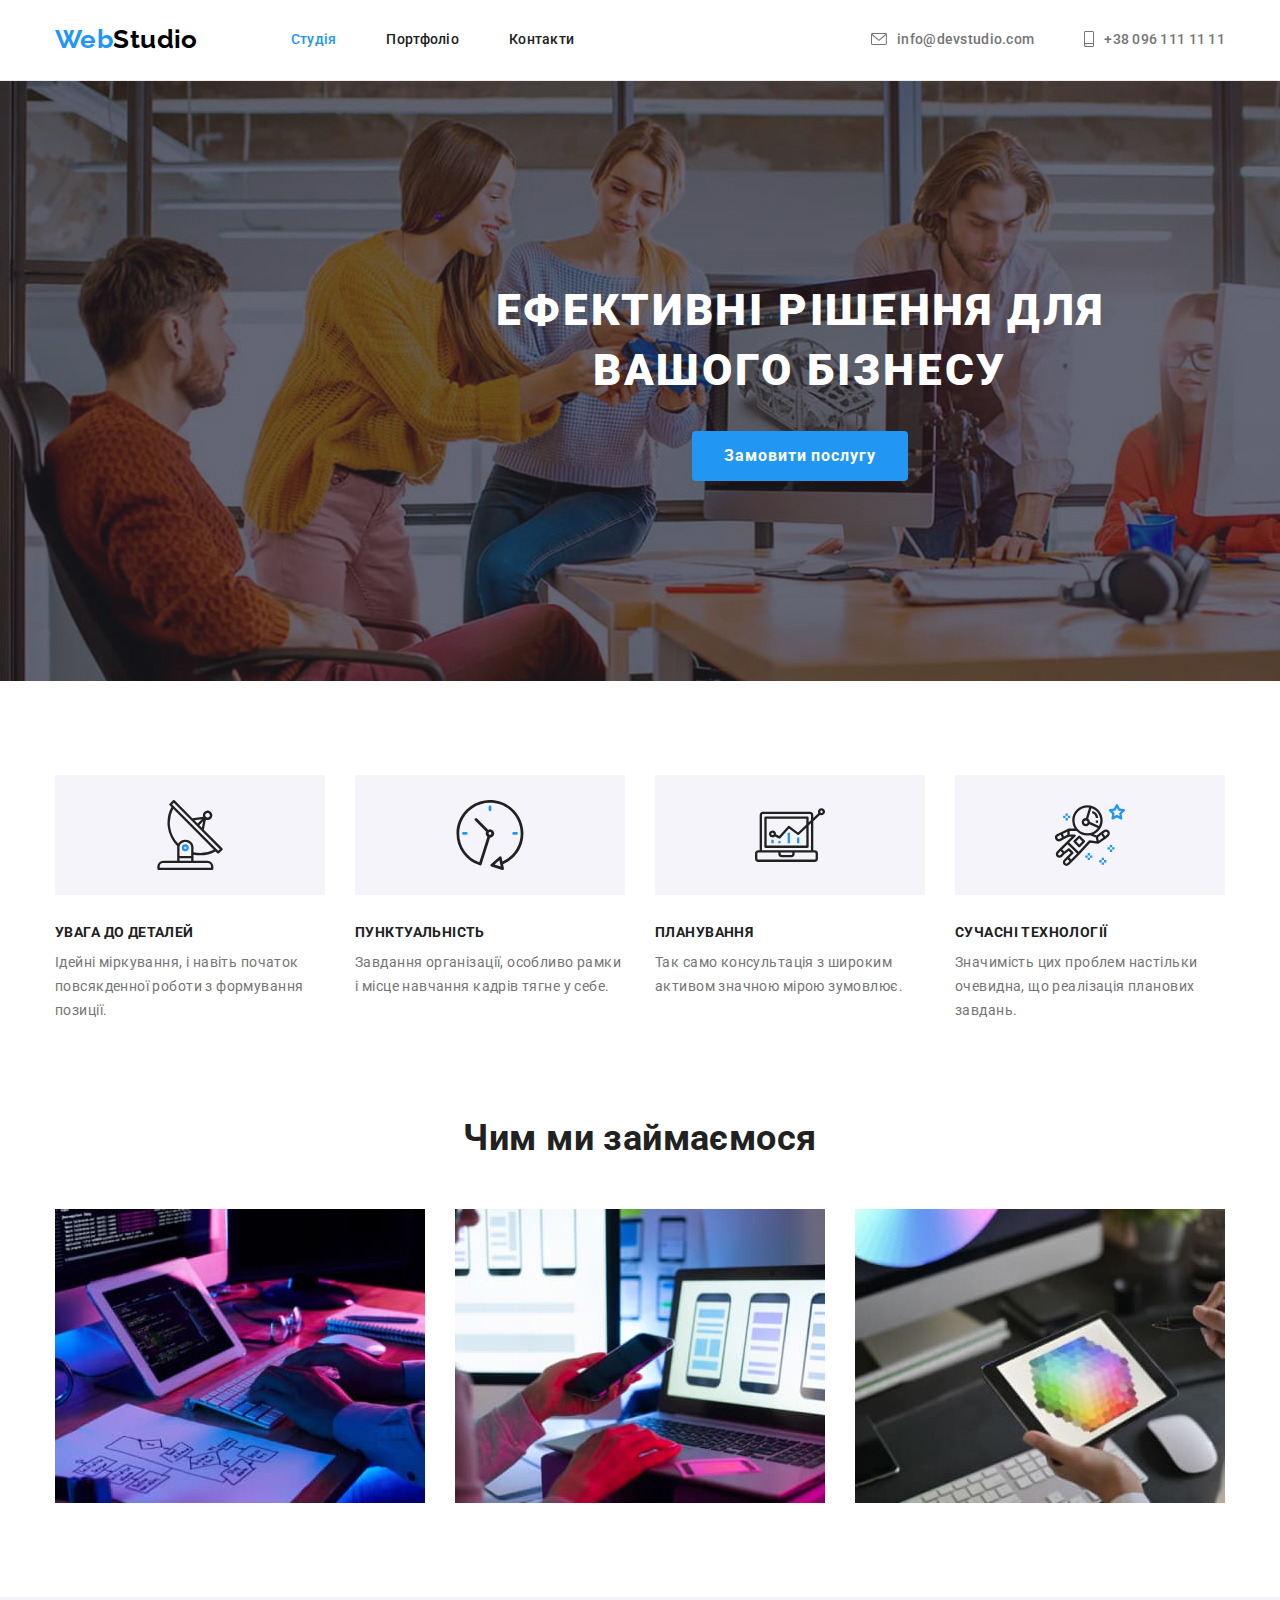
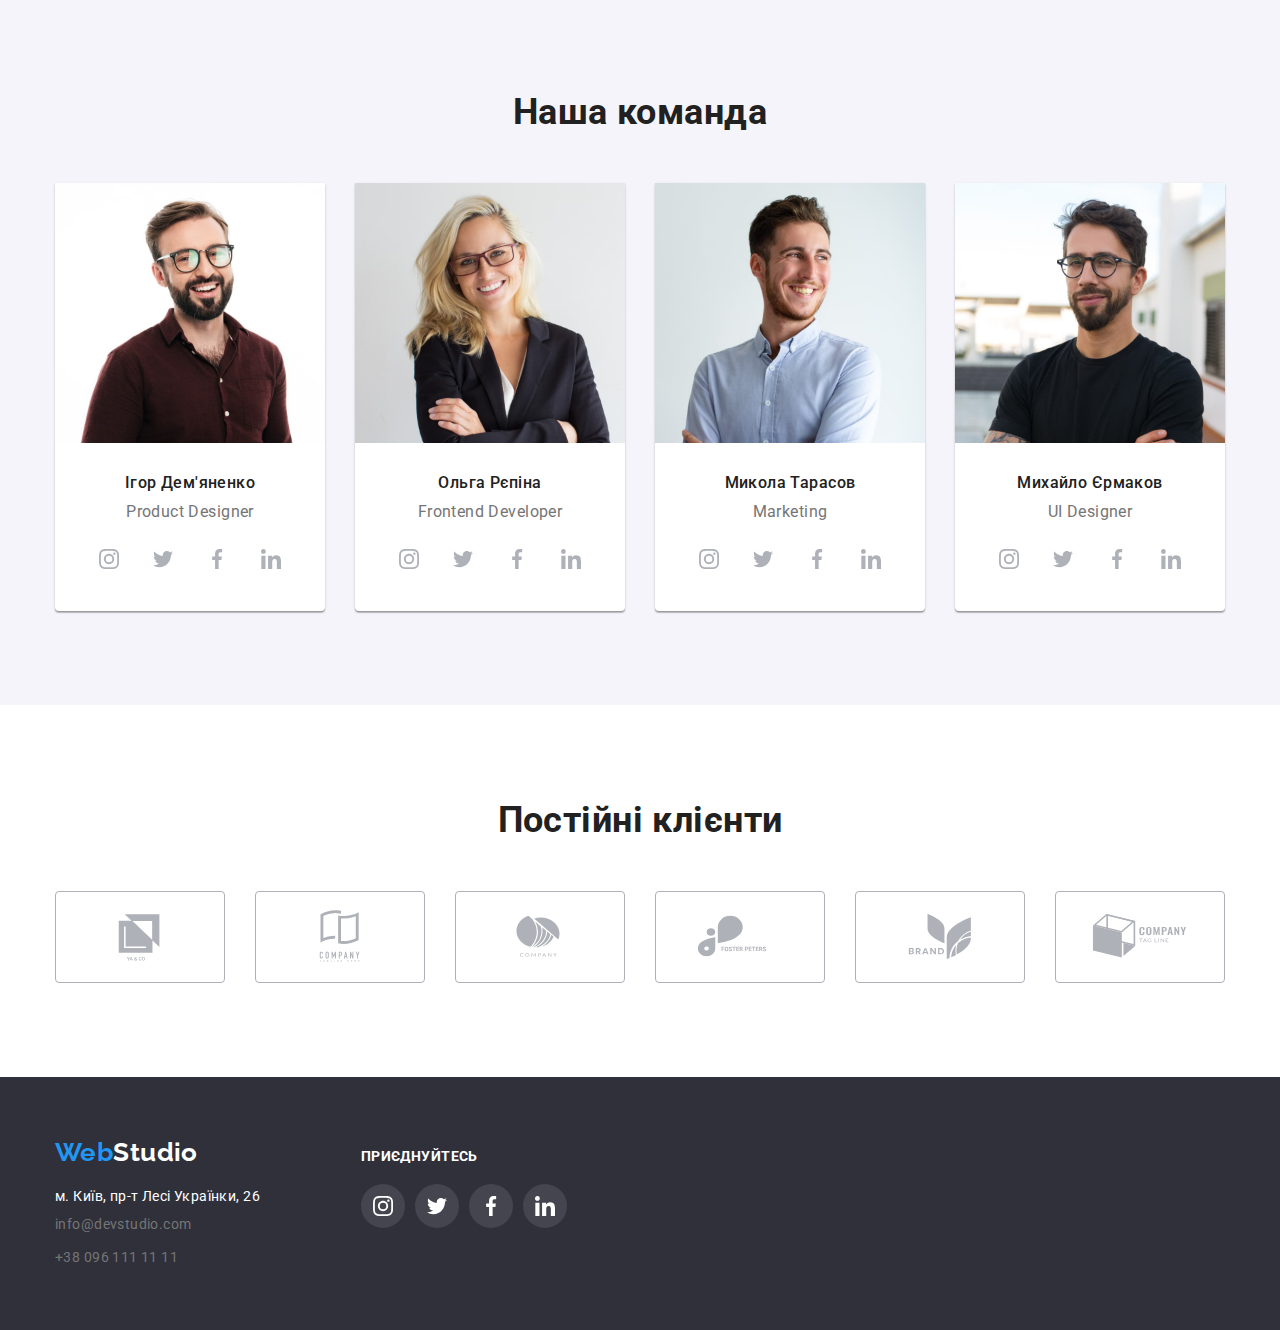
==== commit 66e9e071: "fixing bugs in icon design" ====
--- a/index.html
+++ b/index.html
@@ -56,7 +56,7 @@
             <ul class="benefits list benefits-container">
                 <li>
                     <div class="benefits-icon">
-                        <svg lang="en" aria-label="icon-antenna" class="benefits-list-icon" width="70" heigth="70">
+                        <svg lang="en" aria-label="icon-antenna" class="benefits-list-icon" width="70" height="70">
                             <use href="./images/sprite.svg#icon-antenna"></use>
                         </svg>
                     </div>
@@ -65,7 +65,7 @@
                 </li>
                 <li>
                     <div class="benefits-icon">
-                        <svg lang="en" aria-label="icon-clock" class="benefits-list-icon" width="70" heigth="70">
+                        <svg lang="en" aria-label="icon-clock" class="benefits-list-icon" width="70" height="70">
                             <use href="./images/sprite.svg#icon-clock"></use>
                         </svg>
                     </div>
@@ -74,7 +74,7 @@
                 </li>
                 <li>
                     <div class="benefits-icon">
-                        <svg lang="en" aria-label="icon-diagram" class="benefits-list-icon" width="70" heigth="70">
+                        <svg lang="en" aria-label="icon-diagram" class="benefits-list-icon" width="70" height="70">
                             <use href="./images/sprite.svg#icon-diagram"></use>
                         </svg>
                     </div>
@@ -83,7 +83,7 @@
                 </li>
                 <li>
                     <div class="benefits-icon">
-                        <svg lang="en" aria-label="icon-astronaut" class="benefits-list-icon" width="70" heigth="70">
+                        <svg lang="en" aria-label="icon-astronaut" class="benefits-list-icon" width="70" height="70">
                             <use href="./images/sprite.svg#icon-astronaut"></use>
                         </svg>
                     </div>
@@ -124,28 +124,28 @@
                     <ul class="list">
                         <li class="team-icon">
                             <a href="" class="social-list-link">
-                                <svg lang="en" aria-label="instagram icon" class="social-list-icon" width="20" heigth="20">
+                                <svg lang="en" aria-label="instagram icon" class="social-list-icon" width="20" height="20">
                                     <use href="./images/sprite.svg#icon-instagram"></use>
                                 </svg>
                             </a>
                         </li>
                         <li class="team-icon">
                             <a href="" class="social-list-link">
-                                <svg lang="en" aria-label="twitter icon" class="social-list-icon" width="20" heigth="20">
+                                <svg lang="en" aria-label="twitter icon" class="social-list-icon" width="20" height="20">
                                     <use href="./images/sprite.svg#icon-twitter"></use>
                                 </svg>
                             </a>
                          </li>
                         <li class="team-icon">
                             <a href="" class="social-list-link">
-                                <svg lang="en" aria-label="facebook icon" class="social-list-icon" width="20" heigth="20">
+                                <svg lang="en" aria-label="facebook icon" class="social-list-icon" width="20" height="20">
                                     <use href="./images/sprite.svg#icon-facebook"></use>
                                 </svg>
                             </a>
                         </li>
                         <li class="team-icon">
                             <a href="" class="social-list-link">
-                                <svg lang="en" aria-label="linkedin icon" class="social-list-icon" width="20" heigth="20">
+                                <svg lang="en" aria-label="linkedin icon" class="social-list-icon" width="20" height="20">
                                     <use href="./images/sprite.svg#icon-linkedin"></use>
                                 </svg>
                             </a>
@@ -160,28 +160,28 @@
                     <ul class="list">
                         <li class="team-icon">
                             <a href="" class="social-list-link">
-                                <svg lang="en" aria-label="instagram icon" class="social-list-icon" width="20" heigth="20">
+                                <svg lang="en" aria-label="instagram icon" class="social-list-icon" width="20" height="20">
                                     <use href="./images/sprite.svg#icon-instagram"></use>
                                 </svg>
                             </a>
                         </li>
                         <li class="team-icon">
                             <a href="" class="social-list-link">
-                                <svg lang="en" aria-label="twitter icon" class="social-list-icon" width="20" heigth="20">
+                                <svg lang="en" aria-label="twitter icon" class="social-list-icon" width="20" height="20">
                                     <use href="./images/sprite.svg#icon-twitter"></use>
                                 </svg>
                             </a>
                         </li>
                         <li class="team-icon">
                             <a href="" class="social-list-link">
-                                <svg lang="en" aria-label="facebook icon" class="social-list-icon" width="20" heigth="20">
+                                <svg lang="en" aria-label="facebook icon" class="social-list-icon" width="20" height="20">
                                     <use href="./images/sprite.svg#icon-facebook"></use>
                                 </svg>
                             </a>
                         </li>
                         <li class="team-icon">
                             <a href="" class="social-list-link">
-                                <svg lang="en" aria-label="linkedin icon" class="social-list-icon" width="20" heigth="20">
+                                <svg lang="en" aria-label="linkedin icon" class="social-list-icon" width="20" height="20">
                                     <use href="./images/sprite.svg#icon-linkedin"></use>
                                 </svg>
                             </a>
@@ -196,28 +196,28 @@
                     <ul class="list">
                         <li class="team-icon">
                             <a href="" class="social-list-link">
-                                <svg lang="en" aria-label="instagram icon" class="social-list-icon" width="20" heigth="20">
+                                <svg lang="en" aria-label="instagram icon" class="social-list-icon" width="20" height="20">
                                     <use href="./images/sprite.svg#icon-instagram"></use>
                                 </svg>
                             </a>
                         </li>
                         <li class="team-icon">
                             <a href="" class="social-list-link">
-                                <svg lang="en" aria-label="twitter icon" class="social-list-icon" width="20" heigth="20">
+                                <svg lang="en" aria-label="twitter icon" class="social-list-icon" width="20" height="20">
                                     <use href="./images/sprite.svg#icon-twitter"></use>
                                 </svg>
                             </a>
                         </li>
                         <li class="team-icon">
                             <a href="" class="social-list-link">
-                                <svg lang="en" aria-label="facebook icon" class="social-list-icon" width="20" heigth="20">
+                                <svg lang="en" aria-label="facebook icon" class="social-list-icon" width="20" height="20">
                                     <use href="./images/sprite.svg#icon-facebook"></use>
                                 </svg>
                             </a>
                         </li>
                         <li class="team-icon">
                             <a href="" class="social-list-link">
-                                <svg lang="en" aria-label="linkedin icon" class="social-list-icon" width="20" heigth="20">
+                                <svg lang="en" aria-label="linkedin icon" class="social-list-icon" width="20" height="20">
                                     <use href="./images/sprite.svg#icon-linkedin"></use>
                                 </svg>
                             </a>
@@ -232,28 +232,28 @@
                     <ul class="list">
                         <li class="team-icon">
                             <a href="" class="social-list-link">
-                                <svg lang="en" aria-label="instagram icon" class="social-list-icon" width="20" heigth="20">
+                                <svg lang="en" aria-label="instagram icon" class="social-list-icon" width="20" height="20">
                                     <use href="./images/sprite.svg#icon-instagram"></use>
                                 </svg>
                             </a>
                         </li>
                         <li class="team-icon">
                             <a href="" class="social-list-link">
-                                <svg lang="en" aria-label="twitter icon" class="social-list-icon" width="20" heigth="20">
+                                <svg lang="en" aria-label="twitter icon" class="social-list-icon" width="20" height="20">
                                     <use href="./images/sprite.svg#icon-twitter"></use>
                                 </svg>
                             </a>
                         </li>
                         <li class="team-icon">
                             <a href="" class="social-list-link">
-                                <svg lang="en" aria-label="facebook icon" class="social-list-icon" width="20" heigth="20">
+                                <svg lang="en" aria-label="facebook icon" class="social-list-icon" width="20" height="20">
                                     <use href="./images/sprite.svg#icon-facebook"></use>
                                 </svg>
                             </a>
                         </li>
                         <li class="team-icon">
                             <a href="" class="social-list-link">
-                                <svg lang="en" aria-label="linkedin icon" class="social-list-icon" width="20" heigth="20">
+                                <svg lang="en" aria-label="linkedin icon" class="social-list-icon" width="20" height="20">
                                     <use href="./images/sprite.svg#icon-linkedin"></use>
                                 </svg>
                             </a>
@@ -269,44 +269,44 @@
         <div class="container">
             <h2 class="section-title">Постійні клієнти</h2>
             <ul class="list client-container">
-                <li class="client-icon">
+                <li>
                     <a href=""  aria-label="client1" class="client-list-link">
-                        <svg lang="en" aria-label="icon-client1" class="client-list-icon" width="106" heigth="60">
+                        <svg lang="en" aria-label="icon-client1" class="client-list-icon" width="106" height="60">
                             <use href="./images/sprite.svg#icon-client1"></use>
                         </svg>
                     </a> 
                 </li>
-                <li class="client-icon">
-                    <a href="" aria-label="client1" class="client-list-link">
-                        <svg lang="en" aria-label="icon-client2" class="client-list-icon" width="106" heigth="60">
+                <li>
+                    <a href="" aria-label="client1" class="client-list-link">
+                        <svg lang="en" aria-label="icon-client2" class="client-list-icon" width="106" height="60">
                             <use href="./images/sprite.svg#icon-client2"></use>
                         </svg>
                     </a>
                 </li>
-                <li class="client-icon">
-                    <a href="" aria-label="client1" class="client-list-link">
-                        <svg lang="en" aria-label="icon-client3" class="client-list-icon" width="106" heigth="60">
+                <li>
+                    <a href="" aria-label="client1" class="client-list-link">
+                        <svg lang="en" aria-label="icon-client3" class="client-list-icon" width="106" height="60">
                             <use href="./images/sprite.svg#icon-client3"></use>
                         </svg>
                     </a>
                 </li>
-                <li class="client-icon">
-                    <a href="" aria-label="client1" class="client-list-link">
-                        <svg lang="en" aria-label="icon-client4" class="client-list-icon" width="106" heigth="60">
+                <li>
+                    <a href="" aria-label="client1" class="client-list-link">
+                        <svg lang="en" aria-label="icon-client4" class="client-list-icon" width="106" height="60">
                             <use href="./images/sprite.svg#icon-client4"></use>
                         </svg>
                     </a>
                 </li>
-                <li class="client-icon">
-                    <a href="" aria-label="client1" class="client-list-link">
-                        <svg lang="en" aria-label="icon-client5" class="client-list-icon" width="106" heigth="60">
+                <li>
+                    <a href="" aria-label="client1" class="client-list-link">
+                        <svg lang="en" aria-label="icon-client5" class="client-list-icon" width="106" height="60">
                             <use href="./images/sprite.svg#icon-client5"></use>
                         </svg>
                     </a>
                 </li>
-                <li class="client-icon">
-                    <a href="" aria-label="client1" class="client-list-link">
-                        <svg lang="en" aria-label="icon-client6" class="client-list-icon" width="106" heigth="60">
+                <li>
+                    <a href="" aria-label="client1" class="client-list-link">
+                        <svg lang="en" aria-label="icon-client6" class="client-list-icon" width="106" height="60">
                             <use href="./images/sprite.svg#icon-client6"></use>
                         </svg>
                     </a>
@@ -342,32 +342,32 @@
     </div>    
         
     <div class="social-address">
-        <h2 class="social-footer-title">приєднуйтесь</h2>
+        <p class="social-footer-title">приєднуйтесь</p>
         <ul class="list social-address-list">
                 <li class="address-icon">
                     <a href="" class="social-list-link">
-                        <svg lang="en" aria-label="instagram icon" class="social-list-icon" width="20" heigth="20">
+                        <svg lang="en" aria-label="instagram icon" class="social-list-icon" width="20" height="20">
                             <use href="./images/sprite.svg#icon-instagram"></use>
                         </svg>
                     </a>
                 </li>
                 <li class="address-icon">
                     <a href="" class="social-list-link">
-                        <svg lang="en" aria-label="twitter icon" class="social-list-icon" width="20" heigth="20">
+                        <svg lang="en" aria-label="twitter icon" class="social-list-icon" width="20" height="20">
                             <use href="./images/sprite.svg#icon-twitter"></use>
                         </svg>
                     </a>
                 </li>
                 <li class="address-icon">
                     <a href="" class="social-list-link">
-                        <svg lang="en" aria-label="facebook icon" class="social-list-icon" width="20" heigth="20">
+                        <svg lang="en" aria-label="facebook icon" class="social-list-icon" width="20" height="20">
                             <use href="./images/sprite.svg#icon-facebook"></use>
                         </svg>
                     </a>
                 </li>
                 <li class="address-icon">
                     <a href="" class="social-list-link">
-                        <svg lang="en" aria-label="linkedin icon" class="social-list-icon" width="20" heigth="20">
+                        <svg lang="en" aria-label="linkedin icon" class="social-list-icon" width="20" height="20">
                             <use href="./images/sprite.svg#icon-linkedin"></use>
                         </svg>
                     </a>
--- a/css/styles.css
+++ b/css/styles.css
@@ -129,11 +129,6 @@
     color: var(--chenj-color);
 }
 
-a:hover .contact-icon,
-a:focus .contact-icon {
-    fill: var(--chenj-color);
-}
-
 .navigation-website a,
 .contact{
     font-weight: 500;
@@ -151,7 +146,7 @@
 }
 
 .contact-icon{
-    fill: var(--text-color);
+    fill: currentColor;
     margin-right: 10px;
 }
 
@@ -169,6 +164,7 @@
     background-image:linear-gradient(rgba(47, 48, 58, 0.4), rgba(47, 48, 58, 0.4)), 
     url(../images/hero.jpg);
     background-size: cover;
+    background-repeat: no-repeat;
 }
 
 .hero-container{
@@ -267,11 +263,6 @@
     margin-bottom: 30px;
 }
 
-/* .benefits-list-icon{
-    width: 70px;
-    height: 70px;
-} */
-
 /* ===== Чим ми займаємся =====  */
 
 .work{
@@ -350,35 +341,27 @@
     width: 44px;
     height: 44px;
     border-radius: 50%;
+    color: var(--icon-color);
 } 
-
-.social-list-icon{
-    /* width: 20px;
-    height: 20px; */
-    fill: var(--icon-color);
-}
 
 .social-list-link:hover,
 .social-list-link:focus{
     background-color: var(--chenj-color);
-}
-
-.social-list-link:hover .social-list-icon,
-.social-list-link:focus .social-list-icon{
-    fill: var(--mane-color);
+    color: var(--mane-color);
+}
+
+.social-list-icon {
+    fill: currentColor;
 }
 
 /* ===== Постійні клієнти ===== */
 
 .client-container{
     display: flex;
-    align-items: center;
-    justify-content: center;
-    flex-wrap: wrap;
     column-gap: 30px;
 }
 
-.client-icon{
+.client-list-link{
     display: flex;
     align-items: center;
     justify-content: center;
@@ -386,17 +369,19 @@
     height: 92px;
     border: 1px solid var(--icon-color);
     border-radius: 4px;
-}
-
-.client-icon:hover,
-.client-icon:focus{
+    color: var(--icon-color);
+}
+
+.client-list-link:hover,
+.client-list-link:focus{
     border: 1px solid var(--chenj-color); 
+    
 }
 
 .client-list-icon{
     /* width: 106px;
     height: 60px; */
-    fill: var(--icon-color);
+    fill: currentColor;
 }
 
 .client-list-link:hover .client-list-icon,
@@ -481,7 +466,6 @@
 .address-icon .social-list-icon{
     fill: var(--mane-color);
 }
-
 
  /* ===== Опції портфоліо ===== */
 
@@ -552,8 +536,12 @@
     border-top: none;
 }
 
-.card:hover,
-.card:focus{
+.card-link{
+    display: block;
+}
+
+.card-link:hover,
+.card-link:focus{
     box-shadow: 0px 1px 1px rgba(0, 0, 0, 0.12), 0px 4px 4px rgba(0, 0, 0, 0.06), 1px 4px 6px rgba(0, 0, 0, 0.16);
 
 }
